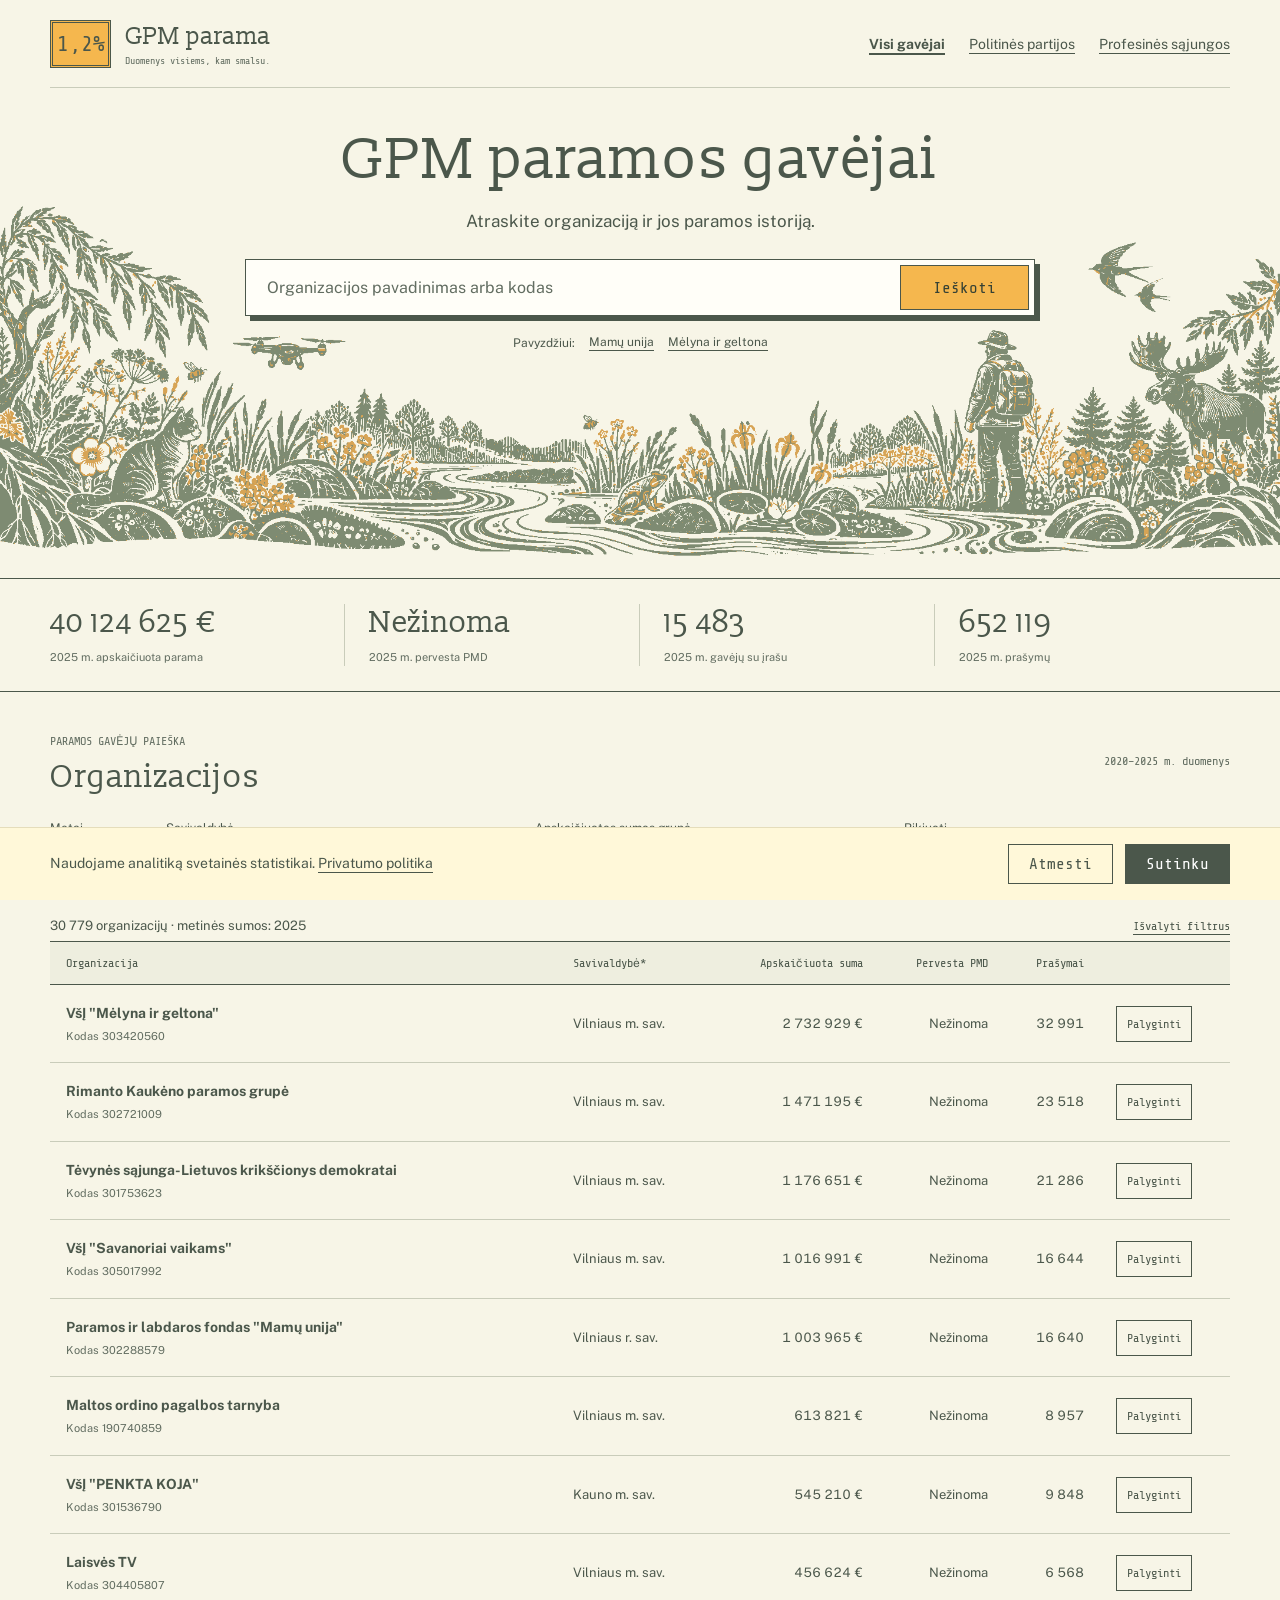
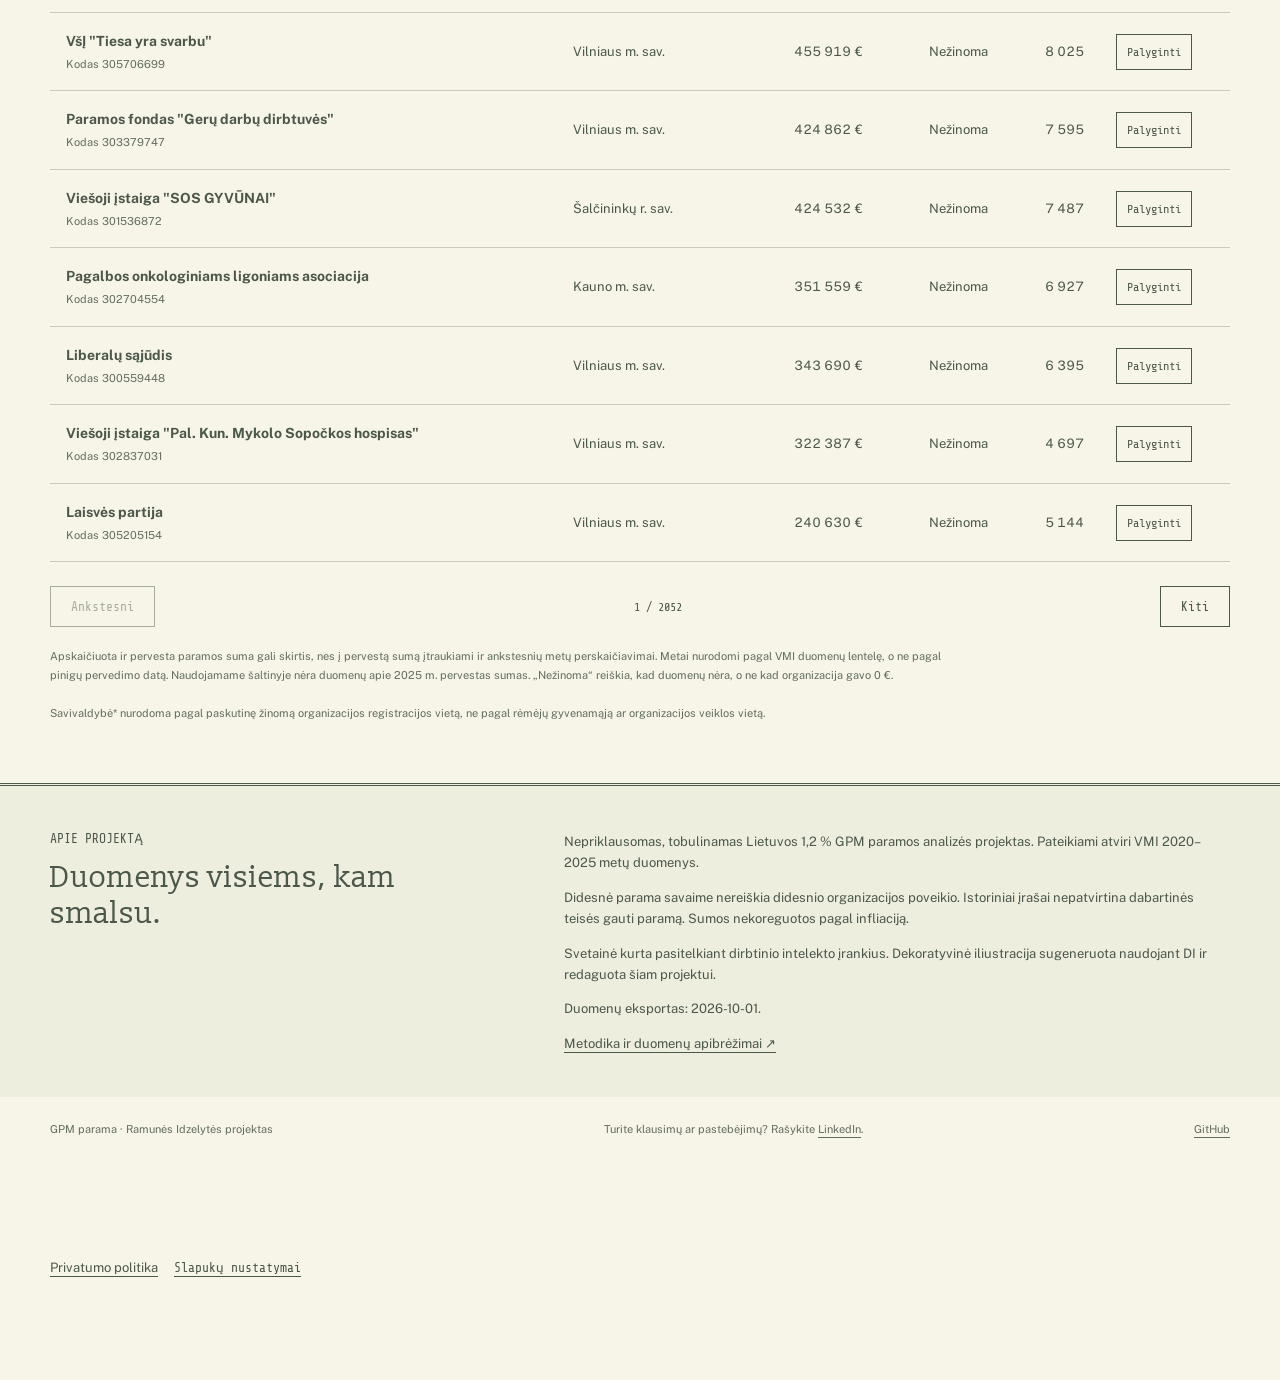
==== index.html @ f0353b2b "Add files via upload" ====
<!doctype html>
<html lang="lt">
<head>
  <meta charset="utf-8"><meta name="viewport" content="width=device-width,initial-scale=1">
  <meta name="description" content="Lietuvos GPM paramos gavėjai: organizacijų paieška, 2020–2025 m. finansavimo istorija ir palyginimas.">
  <title>GPM parama · Organizacijų paieška</title>
  <link rel="stylesheet" href="styles.css?v=consent-2">
  <link rel="preload" href="assets/fonts/publicsans/PublicSans-Regular.ttf" as="font" type="font/ttf" crossorigin>
  <link rel="preload" href="assets/fonts/slabo13px/Slabo13px-Regular.ttf" as="font" type="font/ttf" crossorigin>
  <script defer src="vendor/chart.umd.js"></script><script defer src="app.js?v=recipient-pages-1"></script>
</head>
<body>
<a class="skip" href="#results">Pereiti prie rezultatų</a>
<header class="header wrap">
  <a class="brand" href="#"><span class="brand-mark">1,2%</span><span>GPM parama<small>Duomenys visiems, kam smalsu.</small></span></a>
<nav class="recipient-pages" aria-label="Paramos gavėjų grupės">
  <a href="index.html" aria-current="page">Visi gavėjai</a>
  <a href="politines-partijos.html">Politinės partijos</a>
  <a href="profesines-sajungos.html">Profesinės sąjungos</a>
</nav>
</header>
<main>
<section class="hero" aria-labelledby="hero-title">
  <img class="hero-photo" src="assets/river-linocut-exact.png" alt="" fetchpriority="high" width="2172" height="724">
  <div class="wrap hero-content">
    <h1 id="hero-title">GPM paramos gavėjai</h1>
    <p class="hero-description">Atraskite organizaciją ir jos paramos istoriją.</p>
    <form id="search-form" role="search">
      <label for="search" class="sr-only">Organizacijos pavadinimas arba kodas</label>
      <input id="search" type="search" placeholder="Organizacijos pavadinimas arba kodas" autocomplete="off" maxlength="160" disabled>
      <button type="submit" disabled id="search-button">Ieškoti</button>
    </form>
    <div class="examples"><span>Pavyzdžiui:</span><button data-query="Mamų unija">Mamų unija</button><button data-query="Mėlyna ir geltona">Mėlyna ir geltona</button></div>
  </div>
</section>
<section class="stats-band" aria-label="Pasirinktų metų apžvalga"><div class="wrap stats" id="stats"><p>Įkeliami duomenys…</p></div></section>
<section class="wrap directory" id="results" tabindex="-1">
  <div class="section-heading"><div><p class="eyebrow">PARAMOS GAVĖJŲ PAIEŠKA</p><h2>Organizacijos</h2></div><span class="status-label">2020–2025 m. duomenys</span></div>
  <div class="filters">
    <label>Metai<select id="year" disabled></select></label>
    <label>Savivaldybė<select id="municipality" disabled><option value="">Visos savivaldybės</option></select></label>
    <label>Apskaičiuotos sumos grupė<select id="size" disabled><option value="">Visi dydžiai</option><option value="0">Labai maža: 0–1 000 €</option><option value="1">Maža: &gt;1 000–10 000 €</option><option value="2">Vidutinė: &gt;10 000–50 000 €</option><option value="3">Didelė: &gt;50 000–100 000 €</option><option value="4">Labai didelė: &gt;100 000 €</option></select></label>
    <label>Rikiuoti<select id="sort" disabled><option value="amount">Apskaičiuota: nuo didžiausios</option><option value="transferred">Pervesta: nuo didžiausios</option><option value="name">Pavadinimas: A–Ž</option><option value="requests">Prašymai: nuo didžiausio</option></select></label>
  </div>
  <div class="result-meta"><p id="result-count" role="status" aria-live="polite">Įkeliama…</p><button class="text-button" id="reset">Išvalyti filtrus</button></div>
  <div id="error" role="alert" hidden><p>Nepavyko įkelti duomenų. Patikrinkite ryšį ir bandykite dar kartą.</p><button id="retry">Bandyti dar kartą</button></div>
  <div class="table-scroll"><table class="results-table"><thead><tr><th scope="col">Organizacija</th><th scope="col">Savivaldybė*</th><th scope="col" class="numeric">Apskaičiuota suma</th><th scope="col" class="numeric">Pervesta PMD</th><th scope="col" class="numeric">Prašymai</th><th scope="col"><span class="sr-only">Palyginimas</span></th></tr></thead><tbody id="result-body"></tbody></table></div>
  <div id="empty" class="empty" hidden><h3>Organizacijų nerasta</h3><p>Pabandykite kitą pavadinimą arba išvalykite filtrus.</p></div>
  <div class="pagination"><button id="previous" class="secondary" disabled>Ankstesni</button><span id="page-label"></span><button id="next" class="secondary" disabled>Kiti</button></div>
  <p class="footnote">Apskaičiuota ir pervesta paramos suma gali skirtis, nes į pervestą sumą įtraukiami ir ankstesnių metų perskaičiavimai. Metai nurodomi pagal VMI duomenų lentelę, o ne pagal pinigų pervedimo datą. Naudojamame šaltinyje nėra duomenų apie 2025 m. pervestas sumas. „Nežinoma“ reiškia, kad duomenų nėra, o ne kad organizacija gavo 0 €.</p>
  <p class="footnote">Savivaldybė* nurodoma pagal paskutinę žinomą organizacijos registracijos vietą, ne pagal rėmėjų gyvenamąją ar organizacijos veiklos vietą.</p>
</section>
<section id="detail" class="detail-band" hidden tabindex="-1"><div class="wrap">
  <div class="section-heading"><div><p class="eyebrow" id="detail-kind">ORGANIZACIJOS ISTORIJA</p><h2 id="detail-title"></h2><p id="detail-subtitle"></p></div><button id="close-detail" class="secondary">Uždaryti</button></div>
  <div id="selected-list" class="selected-list"></div>
  <div class="chart-heading"><h3 id="chart-title">Apskaičiuota suma</h3><label>Rodiklis <select id="chart-measure"><option value="1">Apskaičiuota suma</option><option value="3">Pervesta PMD</option></select></label></div>
  <div class="chart-container"><canvas id="history-chart" role="img" aria-label="Metinė organizacijų parama. Tikslios reikšmės pateiktos lentelėje žemiau."></canvas></div>
  <p id="chart-error" hidden>Diagramos įkelti nepavyko. Duomenys pateikti lentelėje.</p>
  <div class="detail-actions"><h3>Metų duomenys</h3><button class="secondary" id="share">Kopijuoti nuorodą</button></div>
  <p id="share-status" role="status"></p>
  <div class="table-scroll"><table id="history-table"><thead><tr><th>Organizacija</th><th>Šaltinio metai</th><th class="numeric">Apskaičiuota suma</th><th class="numeric">Pervesta PMD</th><th class="numeric">Prašymai</th><th class="numeric">Apskaičiuota vienam prašymui</th></tr></thead><tbody></tbody></table></div>
  <p class="footnote">Pervesta PMD pateikiama kaip šaltinyje, įskaitant perskaičiavimus už ankstesnius metus. Tai nėra vien pasirinktų metų prašymams tenkanti suma. Apskaičiuotai sumai taikoma projekto korekcija: teigiama suma su 0 prašymų pakeičiama į 0. Pervestai sumai ši korekcija netaikoma.</p>
  <p class="footnote">„Nėra įrašo“ nėra nulinė parama. Vidurkis vienam prašymui nėra atskiro prašymo suma. Prašymų skaičius nebūtinai sutampa su žmonių skaičiumi.</p>
</div></section>
<section class="about-band" id="about"><div class="wrap about-grid"><div><p class="eyebrow">APIE PROJEKTĄ</p><h2>Duomenys visiems, kam smalsu.</h2></div><div>
  <p>Nepriklausomas, tobulinamas Lietuvos 1,2 % GPM paramos analizės projektas. Pateikiami atviri VMI 2020–2025 metų duomenys.</p>
  <p>Didesnė parama savaime nereiškia didesnio organizacijos poveikio. Istoriniai įrašai nepatvirtina dabartinės teisės gauti paramą. Sumos nekoreguotos pagal infliaciją.</p>
  <p>Svetainė kurta pasitelkiant dirbtinio intelekto įrankius. Dekoratyvinė iliustracija sugeneruota naudojant DI ir redaguota šiam projektui.</p>
  <p id="data-date"></p><a href="https://github.com/Ramuneid/lithuania-gpm-support-analysis/blob/main/METHODOLOGY.md" target="_blank" rel="noopener">Metodika ir duomenų apibrėžimai ↗</a>
</div></div></section>
</main>
<aside id="compare-tray" class="compare-tray" hidden aria-label="Pasirinktos organizacijos"><div class="wrap"><span id="tray-label"></span><div><button id="clear-compare" class="text-button">Išvalyti</button><button id="open-compare">Palyginti</button></div></div></aside>
<div class="sr-only" id="notice" role="status" aria-live="polite"></div>
<footer class="wrap footer"><span>GPM parama · Ramunės Idzelytės projektas</span><span>Turite klausimų ar pastebėjimų? Rašykite <a href="https://www.linkedin.com/in/idzelyte" target="_blank" rel="noopener noreferrer">LinkedIn</a>.</span><a href="https://github.com/Ramuneid/lithuania-gpm-support-analysis">GitHub</a></footer>
<noscript><p class="wrap">Paieškai reikalingas JavaScript. Analizės užrašinės prieinamos projekto GitHub saugykloje.</p></noscript>
<div class="wrap privacy-links"><a href="privatumo-politika.html">Privatumo politika</a><button type="button" class="text-button" data-consent-settings hidden>Slapukų nustatymai</button></div>
<script defer src="consent.js?v=1"></script>
</body></html>
---- styles.css ----
@font-face{font-family:"Public Sans";src:url("assets/fonts/publicsans/PublicSans-Regular.ttf") format("truetype");font-weight:400;font-style:normal;font-display:swap}
@font-face{font-family:"Public Sans";src:url("assets/fonts/publicsans/PublicSans-Bold.ttf") format("truetype");font-weight:600 900;font-style:normal;font-display:swap}
@font-face{font-family:"Slabo 13px";src:url("assets/fonts/slabo13px/Slabo13px-Regular.ttf") format("truetype");font-weight:400;font-style:normal;font-display:swap}
@font-face{font-family:"Share Tech Mono";src:url("assets/fonts/sharetechmono/ShareTechMono-Regular.ttf") format("truetype");font-weight:400;font-style:normal;font-display:swap}

:root{
  --ink:#4B574B;--teal:#4B574B;--honey:#E48C35;--gold:#F5B74E;
  --muted:#626D61;--line:#c9ccba;--paper:#F7F5E7;--wash:#eeeedf;
  --focus:#8C491F;--white:#fffef8;--mono:"Share Tech Mono","Public Sans",monospace;
  font-family:"Public Sans",Arial,sans-serif;color:var(--ink);background:var(--paper);
}
*{box-sizing:border-box;letter-spacing:0}
body{margin:0;padding-bottom:var(--consent-height,0px)}
.privacy-links{display:flex;flex-wrap:wrap;align-items:center;gap:16px;padding-block:12px 24px;font-size:13px}
.privacy-content{max-width:800px;padding-block:40px}
.privacy-content h1{font-size:40px}
.privacy-content h2{font-size:26px;margin-top:32px}
.consent-banner{position:fixed;bottom:0;left:0;right:0;z-index:100;background:#FFF8D9;border-top:1px solid #E5DDBB}
.consent-banner[hidden]{display:none}
.consent-inner{display:flex;align-items:center;justify-content:space-between;gap:24px;padding-block:16px}
.consent-inner p{margin:0;font-size:14px}
.consent-actions{display:flex;gap:12px;flex-shrink:0}
.consent-actions button{background:transparent;color:var(--ink);padding:10px 20px}
.consent-actions button:hover{background:#F5EBC1}
.consent-actions button[data-choice="accepted"]{background:var(--ink);color:#fff}
.consent-actions button[data-choice="accepted"]:hover{background:#364236}
body .compare-tray{bottom:var(--consent-height,0px)}
@media(max-width:760px){.consent-inner{flex-direction:column;align-items:stretch;gap:12px}.consent-actions button{flex:1}}
a{color:inherit;text-underline-offset:4px;text-decoration-thickness:1px}
button,input,select{font:inherit;border-radius:0}
button,a,input,select{touch-action:manipulation}
button{cursor:pointer;border:1px solid var(--ink);padding:12px 20px;background:var(--ink);color:white;font-family:var(--mono);font-weight:400;transition:background .15s,color .15s}
button:hover{background:#364236}
button:disabled{opacity:.45;cursor:default}
button:focus-visible,a:focus-visible,input:focus-visible,select:focus-visible{outline:3px solid var(--focus);outline-offset:4px}
input,select{min-width:0}
h1,h2,h3,p{margin-top:0}
h1,h2,h3{font-family:"Slabo 13px",Georgia,serif;font-weight:400;overflow-wrap:break-word}
h2{font-size:32px;line-height:1.2}
h3{font-size:22px}
p{line-height:1.65}
.wrap{width:min(1180px,calc(100% - 64px));margin-inline:auto}
.header{display:flex;align-items:center;justify-content:space-between;gap:24px;min-height:88px;border-bottom:1px solid var(--line)}
.brand{text-decoration:none;font-family:"Slabo 13px",Georgia,serif;font-size:24px;display:flex;align-items:center;gap:14px;flex-shrink:0}
.brand-mark{display:grid;place-items:center;width:61px;height:48px;border:3px double var(--ink);background:var(--gold);font:22px var(--mono)}
.brand small{display:block;font:10px var(--mono);margin-top:4px;color:var(--muted)}
.recipient-pages{display:flex;flex-wrap:wrap;justify-content:flex-end;gap:12px 24px;padding-block:16px;font-size:14px;margin-left:auto}
.recipient-pages a{white-space:nowrap}
.recipient-pages [aria-current="page"]{font-weight:700;text-decoration-thickness:2px}
.hero{position:relative;isolation:isolate;min-height:490px;display:flex;align-items:flex-start;overflow:hidden;background:var(--paper)}
.hero-photo{position:absolute;inset:auto 0 0;width:100%;height:auto;object-fit:contain;object-position:center bottom;z-index:-1}
.hero-content{text-align:center;padding-block:40px 190px}
.eyebrow{font:12px var(--mono);margin-bottom:14px}
.hero-edition{display:inline-block;padding:6px 10px;border-block:1px solid var(--ink);margin-bottom:20px}
.hero h1{font-size:58px;line-height:1.12;margin:0 auto 14px;max-width:900px}
.hero-description{font-size:17px;margin-bottom:24px}
.hero form{display:flex;max-width:790px;margin-inline:auto;background:var(--white);border:1px solid var(--ink);box-shadow:5px 5px 0 var(--ink);padding:5px;gap:6px}
.hero input{flex:1;width:0;background:transparent;border:0;color:var(--ink);padding:13px 16px;font-size:16px}
.hero input::placeholder{color:var(--muted);opacity:1}
.hero form button{background:var(--gold);color:#354134;border:1px solid var(--ink);padding-inline:32px;font-size:16px}
.hero form button:hover{background:var(--honey)}
.examples{display:flex;justify-content:center;gap:14px;align-items:center;flex-wrap:wrap;margin-top:18px;font-size:12px}
.examples button{border:0;border-bottom:1px solid var(--ink);background:transparent;padding:1px 0;color:var(--ink);font-family:inherit;font-size:12px}
.examples button:hover{box-shadow:0 3px 0 var(--gold)}
.stats-band{border-block:1px solid var(--ink)}
.stats{display:grid;grid-template-columns:repeat(4,minmax(0,1fr));padding-block:25px}
.stat{display:flex;flex-direction:column;gap:8px;padding-inline:24px;border-right:1px solid var(--line);min-width:0}
.stat:first-child{padding-left:0}
.stat:last-child{border-right:0}
.stat-value{font:30px "Slabo 13px",Georgia,serif;font-variant-numeric:tabular-nums;overflow-wrap:anywhere}
.stat-label{font-size:11px;color:var(--muted);line-height:1.5}
.directory{padding-block:42px 50px}
.section-heading{display:flex;justify-content:space-between;align-items:start;gap:20px;margin-bottom:25px}
.section-heading h2{margin-bottom:0}
.section-heading .eyebrow{margin-bottom:10px;color:var(--muted)}
.status-label{font:12px var(--mono);color:var(--muted);padding-top:20px}
.filters{display:grid;grid-template-columns:100px 1.3fr 1.3fr 1.2fr;gap:16px;padding-bottom:24px}
.filters label{font-size:12px;display:flex;flex-direction:column;gap:8px}
.filters select,.chart-heading select{background:var(--white);color:var(--ink);border:1px solid #9aA28f;height:44px;padding:0 10px;width:100%}
.result-meta{display:flex;align-items:center;justify-content:space-between;font-size:13px;gap:15px}
.result-meta p{margin:0}
.text-button{background:transparent;border:0;color:var(--ink);padding:8px 0;text-decoration:underline;text-underline-offset:4px}
.text-button:hover{background:transparent;color:var(--focus)}
.result-meta button{font-size:12px}
.table-scroll{overflow-x:auto;position:relative}
table{border-collapse:collapse;width:100%;font-size:13px;text-align:left}
th{background:var(--wash);border-block:1px solid var(--ink);font:12px var(--mono);padding:14px 16px;white-space:nowrap}
td{border-bottom:1px solid var(--line);padding:18px 16px;line-height:1.5}
td.numeric,th.numeric{text-align:right;font-variant-numeric:tabular-nums;white-space:nowrap}
.results-table th:first-child{width:43%}
.results-table tbody tr:hover{background:#f0ecd8}
.organization-link{text-decoration:none;font-weight:700;font-size:14px}
.organization-link:hover{text-decoration:underline}
td small{display:block;font-size:11px;color:var(--muted);margin-top:4px}
.compare-button{background:transparent;border:1px solid var(--ink);color:var(--ink);font-size:12px;padding:8px 10px;white-space:nowrap}
.compare-button:hover{background:var(--gold);color:var(--ink)}
.compare-button[aria-pressed=true]{background:var(--ink);color:white}
.secondary{background:transparent;color:var(--ink);border:1px solid var(--ink);font-size:13px}
.secondary:hover{background:var(--wash)}
.pagination{display:flex;align-items:center;justify-content:space-between;margin-top:24px;gap:10px;font:12px var(--mono)}
.footnote{font-size:11px;color:var(--muted);margin-top:20px;max-width:920px}
.empty{padding:48px 0;text-align:center}
.about-band{border-top:3px double var(--ink);background:var(--wash);padding-block:45px}
.about-grid{display:grid;grid-template-columns:1fr 1.5fr;gap:70px}
.about-grid h2{font-size:30px;max-width:350px}
.about-grid p,.about-grid a{font-size:13px}
.detail-band{border-top:3px double var(--ink);padding-block:45px;background:var(--paper)}
.detail-band h2{max-width:840px;overflow-wrap:anywhere}
.detail-band .section-heading p:not(.eyebrow){font-size:12px;color:var(--muted);margin-top:12px}
.chart-heading,.detail-actions{display:flex;justify-content:space-between;gap:15px;align-items:center;flex-wrap:wrap}
.chart-heading{margin-top:25px}
.chart-heading label{display:flex;align-items:center;gap:10px;font-size:13px}
.chart-heading select{width:auto;max-width:100%}
.chart-container{height:330px;margin:15px 0 30px}
.selected-list{display:flex;gap:10px;flex-wrap:wrap}
.selected-list span{border-bottom:3px solid var(--ink);padding:6px 0;font-size:12px;margin-right:14px}
.detail-actions h3{margin:0}
#share-status{font-size:12px}
#detail,#results,#about{scroll-margin-top:18px}
.compare-tray{position:fixed;bottom:0;left:0;right:0;background:var(--paper);border-top:3px double var(--ink);z-index:5}
.compare-tray>.wrap{display:flex;justify-content:space-between;align-items:center;gap:15px;padding-block:12px;font-size:13px}
.compare-tray .wrap>div{display:flex;gap:24px;align-items:center}
.footer{display:flex;gap:20px;flex-wrap:wrap;padding-block:26px 105px;font-size:11px;color:var(--muted)}
.footer span{margin-right:auto}
#error{background:#f7e3ca;padding:24px;border-left:3px solid var(--focus)}
[hidden]{display:none!important}
.sr-only{position:absolute;left:0;top:0;width:1px;height:1px;overflow:hidden;clip:rect(0,0,0,0);clip-path:inset(50%);white-space:nowrap}
.skip{position:absolute;top:-100px;z-index:10;background:var(--paper);padding:12px}
.skip:focus{top:5px}
@media(min-width:1600px){.hero{min-height:510px}}
@media(max-width:760px){
  .wrap{width:calc(100% - 36px)}
  .header{min-height:76px;gap:12px;flex-wrap:wrap;padding-block:16px}
  .brand{font-size:21px;gap:10px}
  .brand-mark{width:54px;height:42px;font-size:19px}
  .recipient-pages{width:100%;padding-block:4px;gap:12px 18px;font-size:12px}
  .hero{min-height:480px}
  .hero-content{padding-block:30px calc(33.333vw + 10px)}
  .hero h1{font-size:39px;max-width:380px}
  .hero-description{font-size:15px;max-width:330px;margin:0 auto 22px}
  .hero-edition{font-size:11px;margin-bottom:18px}
  .hero-photo{top:auto;height:auto;aspect-ratio:3/1;object-fit:contain;object-position:center bottom}
  .hero input{font-size:14px;padding:12px 7px}
  .hero form button{padding:12px;font-size:14px}
  .examples{gap:8px 12px;font-size:11px}
  .examples span{flex-basis:100%}
  .examples button{font-size:11px}
  .stats{grid-template-columns:repeat(2,minmax(0,1fr));padding-block:8px}
  .stat,.stat:first-child{padding:16px 12px}
  .stat:nth-child(2){border-right:0}
  .stat:nth-child(-n+2){border-bottom:1px solid var(--line)}
  .stat-value{font-size:23px}
  .stat-label{font-size:10px}
  .directory{padding-block:30px}
  .section-heading{margin-bottom:20px}
  h2{font-size:28px}
  .status-label{font-size:10px;max-width:110px;text-align:right}
  .filters{grid-template-columns:1fr 1fr;gap:12px}
  .filters select{font-size:12px}
  td,th{padding:12px 9px}
  .results-table{display:block}
  .results-table thead{position:absolute;width:1px;height:1px;overflow:hidden;clip-path:inset(50%)}
  .results-table tbody{display:block}
  .results-table tr{display:grid;grid-template-columns:1fr 1fr auto;gap:10px 12px;padding:20px 0;border-bottom:1px solid var(--line)}
  .results-table td{display:block;border:0;padding:0;text-align:left;min-width:0}
  .results-table td:first-child{grid-column:1/-1;overflow-wrap:anywhere}
  .results-table td:nth-child(2){grid-column:1/-1;color:var(--muted);font-size:11px}
  .results-table td:nth-child(3)::before{content:'Apskaičiuota';display:block;font:11px var(--mono);margin-bottom:4px}
  .results-table td:nth-child(4)::before{content:'Pervesta PMD';display:block;font:11px var(--mono);margin-bottom:4px}
  .results-table td:nth-child(5)::before{content:'Prašymai';display:block;font:11px var(--mono);margin-bottom:4px}
  .results-table td:last-child{grid-column:1/-1}
  .results-table .numeric{font-size:12px}
  .organization-link{font-size:14px}
  .about-grid{grid-template-columns:1fr;gap:14px}
  .about-grid h2{max-width:none}
  .about-band{padding-block:32px}
  .detail-band{padding-block:30px}
  .chart-container{height:290px}
  .detail-band .section-heading{flex-direction:column}
  .compare-tray>.wrap{font-size:11px}
  .compare-tray button{font-size:12px;padding:10px}
  .compare-tray .wrap>div{gap:10px}
  .footer{gap:15px}
  .footer span{width:100%}
  .detail-actions{align-items:start}
}
@media(prefers-reduced-motion:reduce){*{scroll-behavior:auto!important;transition:none!important}}
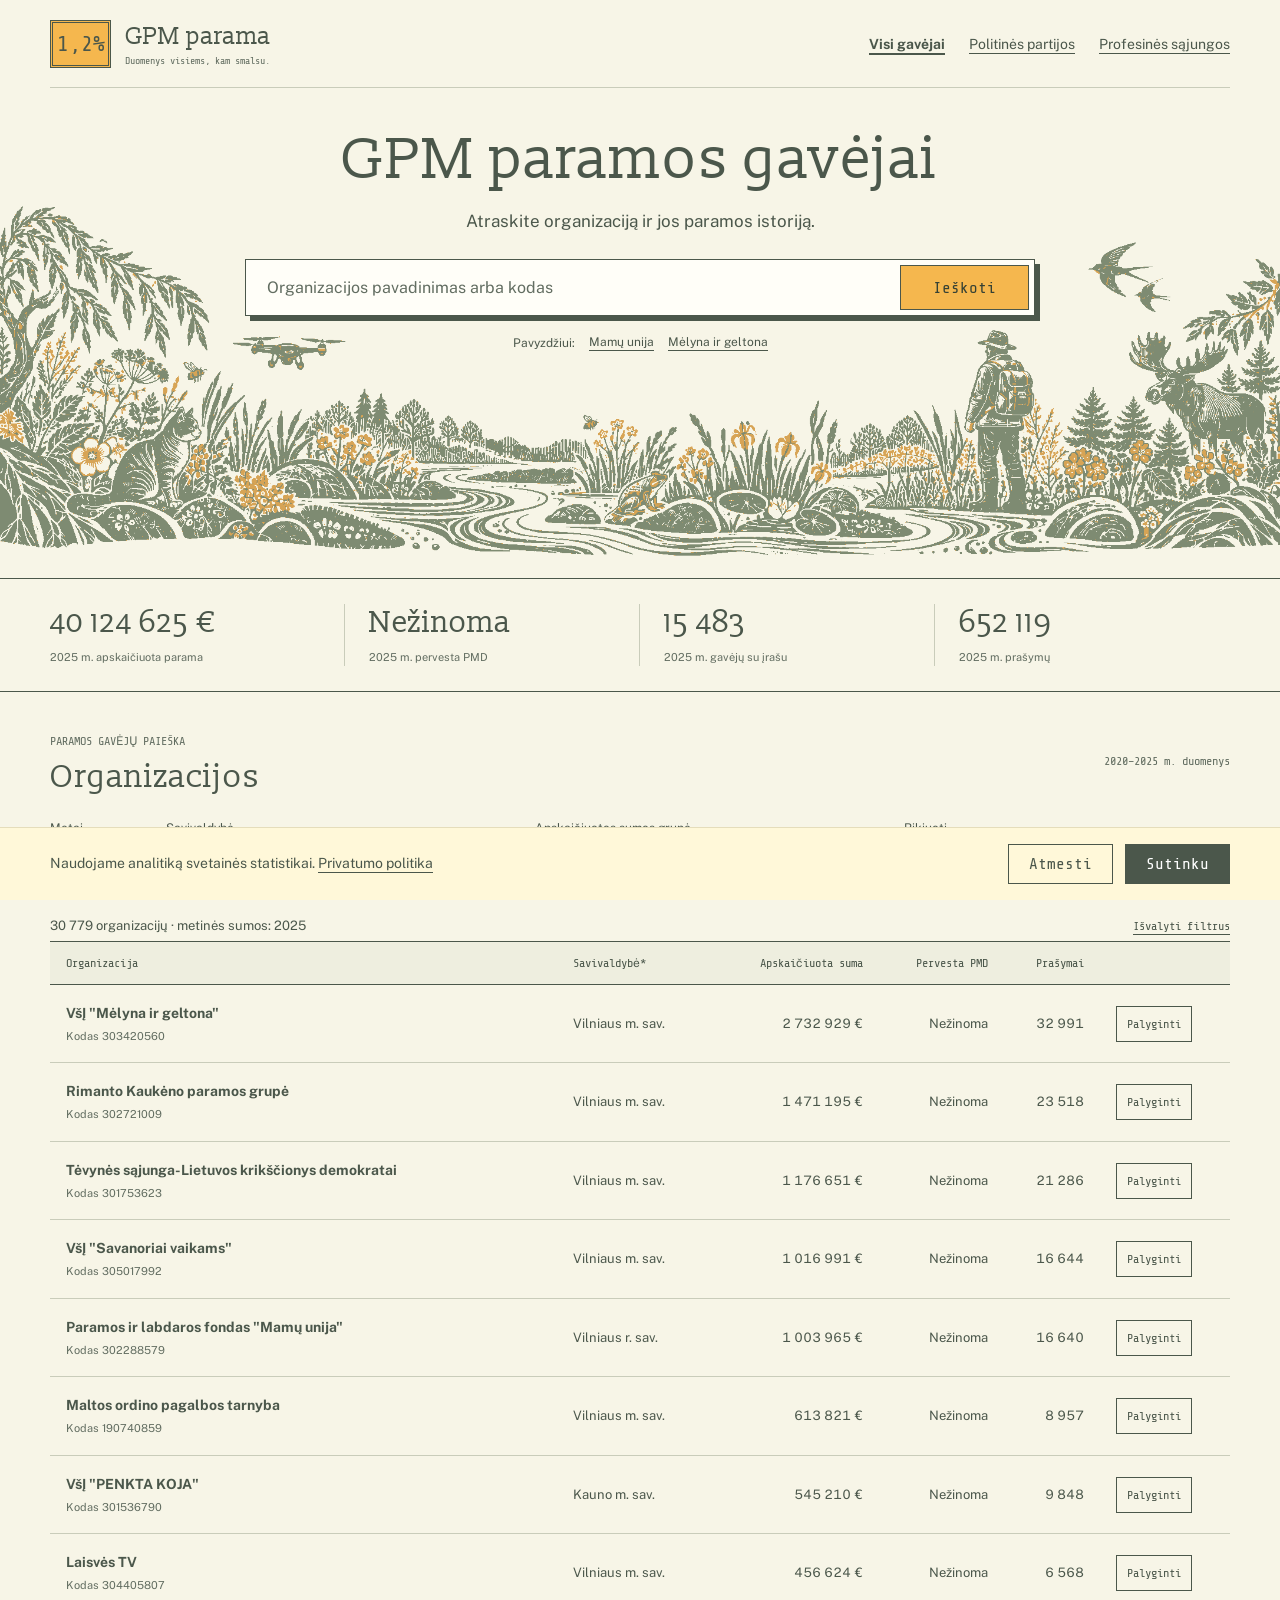
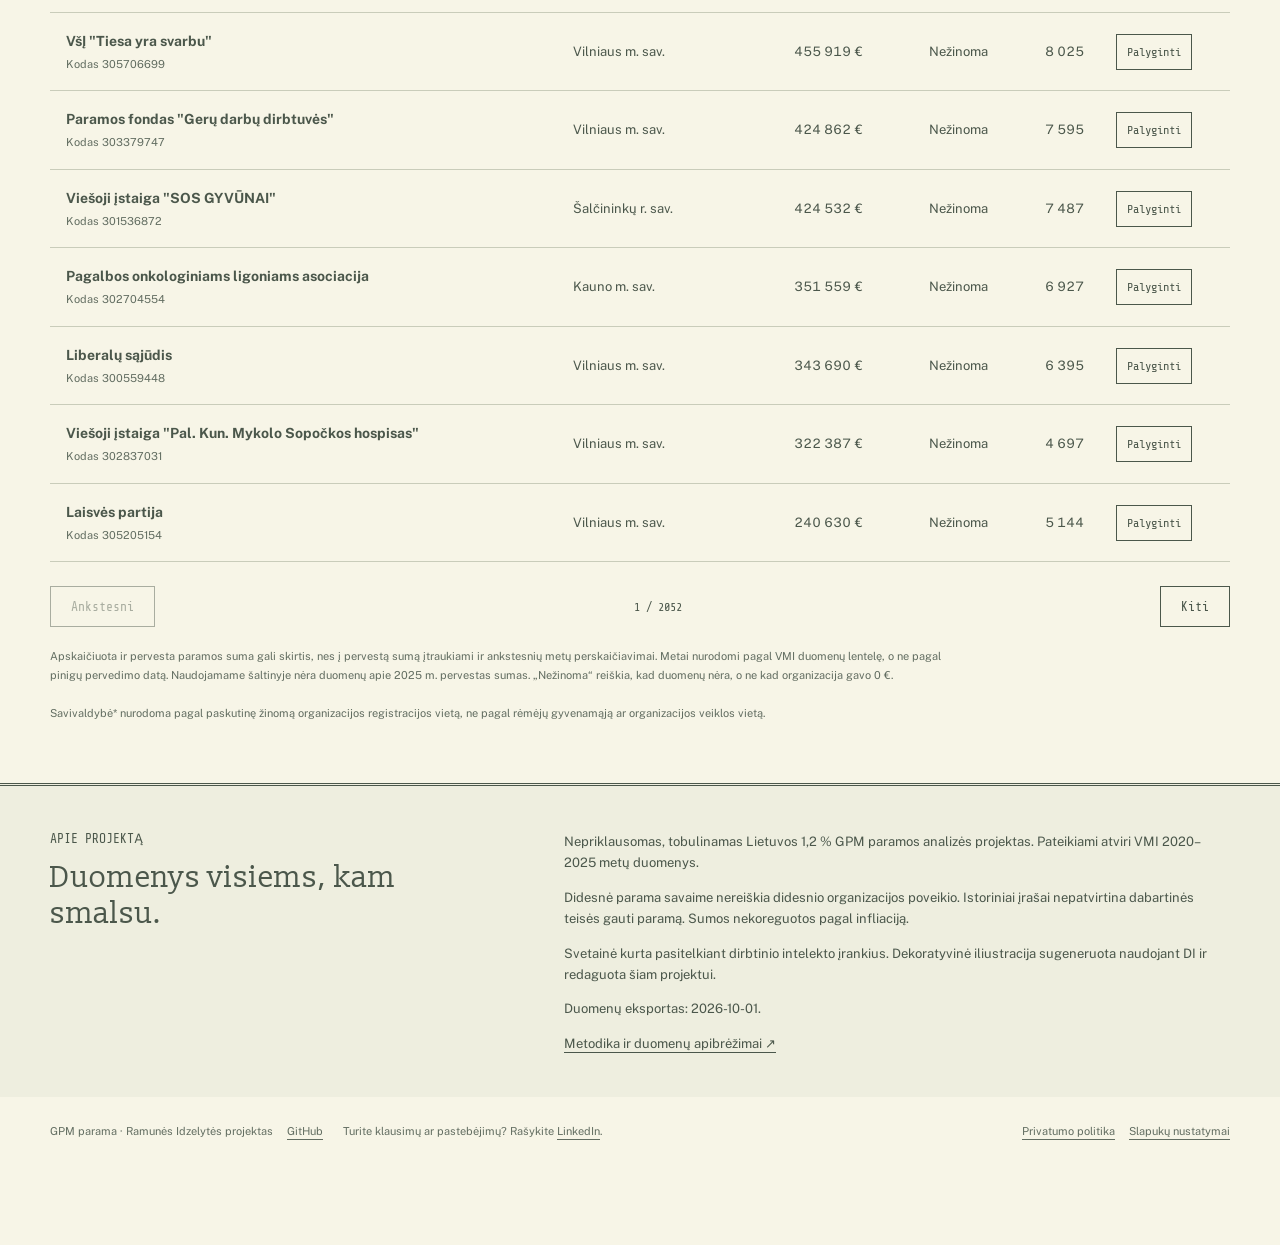
==== commit 803be53c: "Update footer layout" ====
--- a/index.html
+++ b/index.html
@@ -4,7 +4,7 @@
   <meta charset="utf-8"><meta name="viewport" content="width=device-width,initial-scale=1">
   <meta name="description" content="Lietuvos GPM paramos gavėjai: organizacijų paieška, 2020–2025 m. finansavimo istorija ir palyginimas.">
   <title>GPM parama · Organizacijų paieška</title>
-  <link rel="stylesheet" href="styles.css?v=consent-2">
+  <link rel="stylesheet" href="styles.css?v=footer-3">
   <link rel="preload" href="assets/fonts/publicsans/PublicSans-Regular.ttf" as="font" type="font/ttf" crossorigin>
   <link rel="preload" href="assets/fonts/slabo13px/Slabo13px-Regular.ttf" as="font" type="font/ttf" crossorigin>
   <script defer src="vendor/chart.umd.js"></script><script defer src="app.js?v=recipient-pages-1"></script>
@@ -71,8 +71,11 @@
 </main>
 <aside id="compare-tray" class="compare-tray" hidden aria-label="Pasirinktos organizacijos"><div class="wrap"><span id="tray-label"></span><div><button id="clear-compare" class="text-button">Išvalyti</button><button id="open-compare">Palyginti</button></div></div></aside>
 <div class="sr-only" id="notice" role="status" aria-live="polite"></div>
-<footer class="wrap footer"><span>GPM parama · Ramunės Idzelytės projektas</span><span>Turite klausimų ar pastebėjimų? Rašykite <a href="https://www.linkedin.com/in/idzelyte" target="_blank" rel="noopener noreferrer">LinkedIn</a>.</span><a href="https://github.com/Ramuneid/lithuania-gpm-support-analysis">GitHub</a></footer>
+<footer class="wrap footer">
+  <div class="footer-project"><span>GPM parama · Ramunės Idzelytės projektas</span><a href="https://github.com/Ramuneid/lithuania-gpm-support-analysis">GitHub</a></div>
+  <div class="footer-contact">Turite klausimų ar pastebėjimų? Rašykite <a href="https://www.linkedin.com/in/idzelyte" target="_blank" rel="noopener noreferrer">LinkedIn</a>.</div>
+  <div class="footer-privacy"><a href="privatumo-politika.html">Privatumo politika</a><button type="button" class="text-button" data-consent-settings hidden>Slapukų nustatymai</button></div>
+</footer>
 <noscript><p class="wrap">Paieškai reikalingas JavaScript. Analizės užrašinės prieinamos projekto GitHub saugykloje.</p></noscript>
-<div class="wrap privacy-links"><a href="privatumo-politika.html">Privatumo politika</a><button type="button" class="text-button" data-consent-settings hidden>Slapukų nustatymai</button></div>
 <script defer src="consent.js?v=1"></script>
 </body></html>
--- a/styles.css
+++ b/styles.css
@@ -11,7 +11,6 @@
 }
 *{box-sizing:border-box;letter-spacing:0}
 body{margin:0;padding-bottom:var(--consent-height,0px)}
-.privacy-links{display:flex;flex-wrap:wrap;align-items:center;gap:16px;padding-block:12px 24px;font-size:13px}
 .privacy-content{max-width:800px;padding-block:40px}
 .privacy-content h1{font-size:40px}
 .privacy-content h2{font-size:26px;margin-top:32px}
@@ -120,8 +119,12 @@
 .compare-tray{position:fixed;bottom:0;left:0;right:0;background:var(--paper);border-top:3px double var(--ink);z-index:5}
 .compare-tray>.wrap{display:flex;justify-content:space-between;align-items:center;gap:15px;padding-block:12px;font-size:13px}
 .compare-tray .wrap>div{display:flex;gap:24px;align-items:center}
-.footer{display:flex;gap:20px;flex-wrap:wrap;padding-block:26px 105px;font-size:11px;color:var(--muted)}
-.footer span{margin-right:auto}
+.footer{display:flex;align-items:center;justify-content:space-between;gap:20px;padding-block:26px 32px;font-size:11px;line-height:1.6;color:var(--muted)}
+.footer-project,.footer-privacy{display:flex;align-items:center;gap:14px;flex-shrink:0}
+.footer-contact{min-width:0}
+.footer-privacy{margin-left:auto}
+.footer .text-button{font:inherit;padding:0;color:inherit}
+@media(max-width:1100px){.footer{flex-wrap:wrap}.footer-project,.footer-privacy{flex-wrap:wrap;flex-shrink:1}}
 #error{background:#f7e3ca;padding:24px;border-left:3px solid var(--focus)}
 [hidden]{display:none!important}
 .sr-only{position:absolute;left:0;top:0;width:1px;height:1px;overflow:hidden;clip:rect(0,0,0,0);clip-path:inset(50%);white-space:nowrap}
@@ -181,7 +184,7 @@
   .compare-tray button{font-size:12px;padding:10px}
   .compare-tray .wrap>div{gap:10px}
   .footer{gap:15px}
-  .footer span{width:100%}
+  .footer-project,.footer-contact{width:100%}
   .detail-actions{align-items:start}
 }
 @media(prefers-reduced-motion:reduce){*{scroll-behavior:auto!important;transition:none!important}}
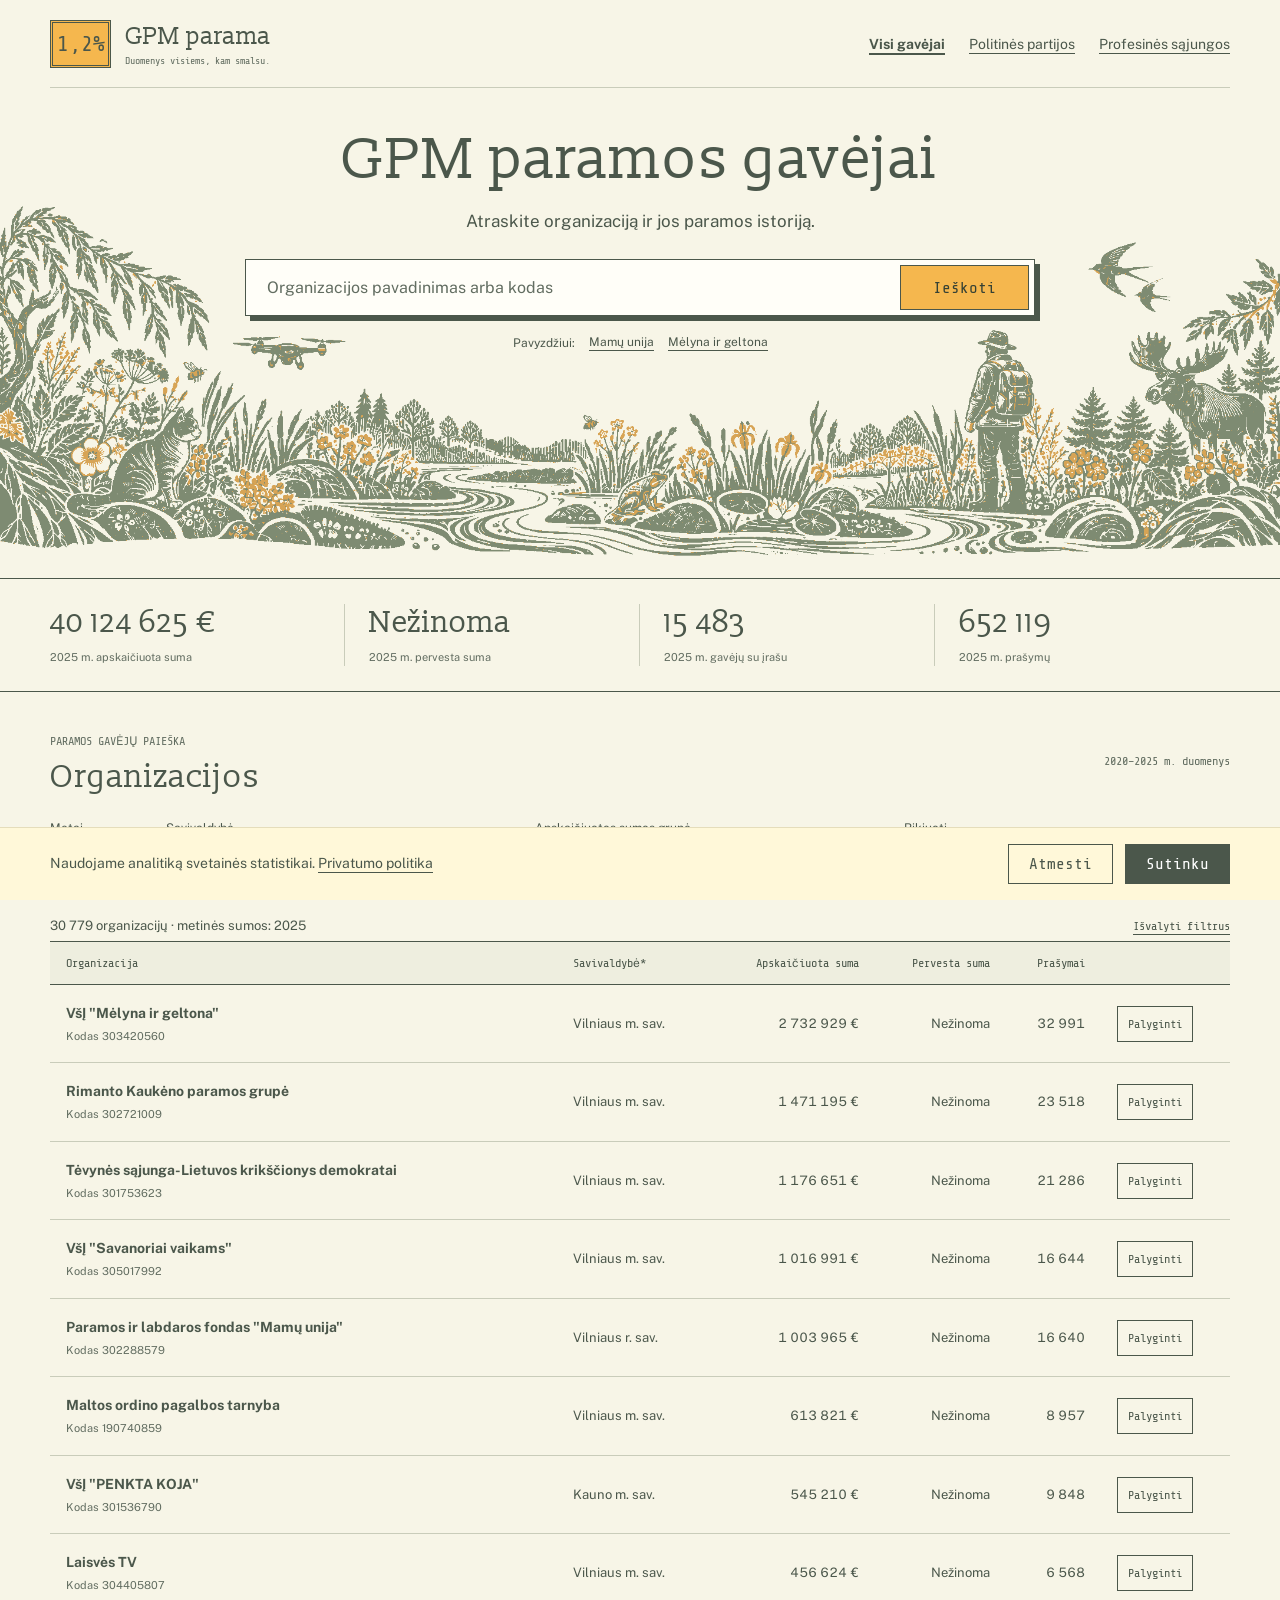
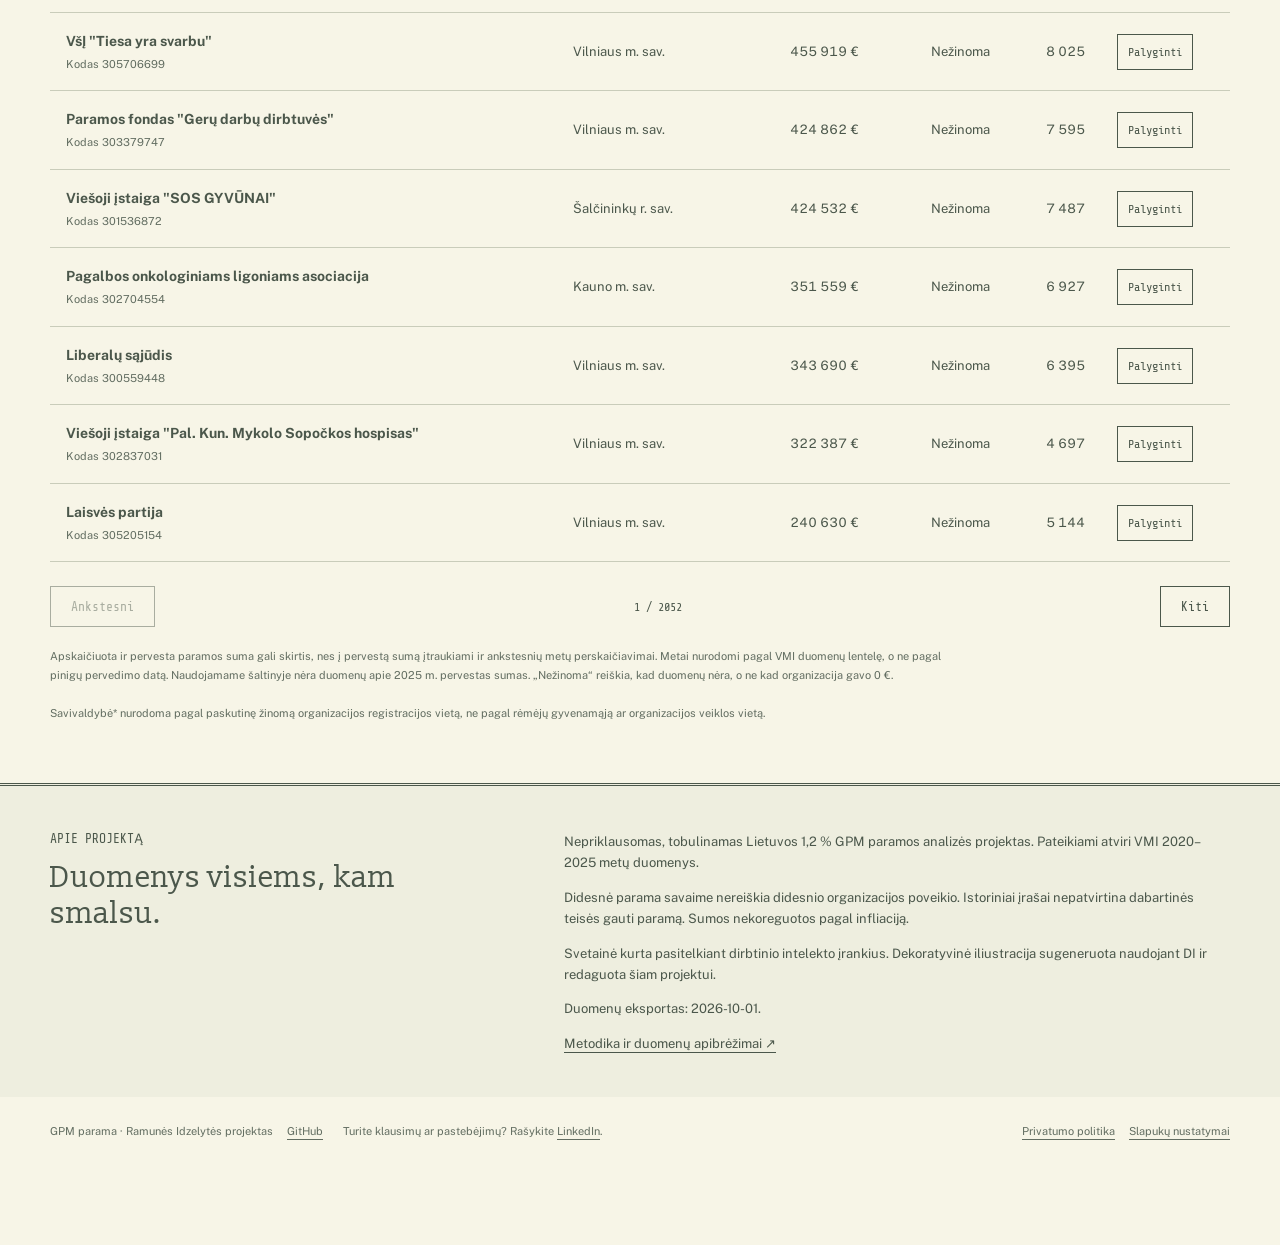
==== commit 42e91e67: "Ranamed "Pervesta PMD" to "Pervesta suma"" ====
--- a/index.html
+++ b/index.html
@@ -4,10 +4,10 @@
   <meta charset="utf-8"><meta name="viewport" content="width=device-width,initial-scale=1">
   <meta name="description" content="Lietuvos GPM paramos gavėjai: organizacijų paieška, 2020–2025 m. finansavimo istorija ir palyginimas.">
   <title>GPM parama · Organizacijų paieška</title>
-  <link rel="stylesheet" href="styles.css?v=footer-3">
+  <link rel="stylesheet" href="styles.css?v=amount-labels-1">
   <link rel="preload" href="assets/fonts/publicsans/PublicSans-Regular.ttf" as="font" type="font/ttf" crossorigin>
   <link rel="preload" href="assets/fonts/slabo13px/Slabo13px-Regular.ttf" as="font" type="font/ttf" crossorigin>
-  <script defer src="vendor/chart.umd.js"></script><script defer src="app.js?v=recipient-pages-1"></script>
+  <script defer src="vendor/chart.umd.js"></script><script defer src="app.js?v=amount-labels-1"></script>
 </head>
 <body>
 <a class="skip" href="#results">Pereiti prie rezultatų</a>
@@ -40,11 +40,11 @@
     <label>Metai<select id="year" disabled></select></label>
     <label>Savivaldybė<select id="municipality" disabled><option value="">Visos savivaldybės</option></select></label>
     <label>Apskaičiuotos sumos grupė<select id="size" disabled><option value="">Visi dydžiai</option><option value="0">Labai maža: 0–1 000 €</option><option value="1">Maža: &gt;1 000–10 000 €</option><option value="2">Vidutinė: &gt;10 000–50 000 €</option><option value="3">Didelė: &gt;50 000–100 000 €</option><option value="4">Labai didelė: &gt;100 000 €</option></select></label>
-    <label>Rikiuoti<select id="sort" disabled><option value="amount">Apskaičiuota: nuo didžiausios</option><option value="transferred">Pervesta: nuo didžiausios</option><option value="name">Pavadinimas: A–Ž</option><option value="requests">Prašymai: nuo didžiausio</option></select></label>
+    <label>Rikiuoti<select id="sort" disabled><option value="amount">Apskaičiuota suma: nuo didžiausios</option><option value="transferred">Pervesta suma: nuo didžiausios</option><option value="name">Pavadinimas: A–Ž</option><option value="requests">Prašymai: nuo didžiausio</option></select></label>
   </div>
   <div class="result-meta"><p id="result-count" role="status" aria-live="polite">Įkeliama…</p><button class="text-button" id="reset">Išvalyti filtrus</button></div>
   <div id="error" role="alert" hidden><p>Nepavyko įkelti duomenų. Patikrinkite ryšį ir bandykite dar kartą.</p><button id="retry">Bandyti dar kartą</button></div>
-  <div class="table-scroll"><table class="results-table"><thead><tr><th scope="col">Organizacija</th><th scope="col">Savivaldybė*</th><th scope="col" class="numeric">Apskaičiuota suma</th><th scope="col" class="numeric">Pervesta PMD</th><th scope="col" class="numeric">Prašymai</th><th scope="col"><span class="sr-only">Palyginimas</span></th></tr></thead><tbody id="result-body"></tbody></table></div>
+  <div class="table-scroll"><table class="results-table"><thead><tr><th scope="col">Organizacija</th><th scope="col">Savivaldybė*</th><th scope="col" class="numeric">Apskaičiuota suma</th><th scope="col" class="numeric">Pervesta suma</th><th scope="col" class="numeric">Prašymai</th><th scope="col"><span class="sr-only">Palyginimas</span></th></tr></thead><tbody id="result-body"></tbody></table></div>
   <div id="empty" class="empty" hidden><h3>Organizacijų nerasta</h3><p>Pabandykite kitą pavadinimą arba išvalykite filtrus.</p></div>
   <div class="pagination"><button id="previous" class="secondary" disabled>Ankstesni</button><span id="page-label"></span><button id="next" class="secondary" disabled>Kiti</button></div>
   <p class="footnote">Apskaičiuota ir pervesta paramos suma gali skirtis, nes į pervestą sumą įtraukiami ir ankstesnių metų perskaičiavimai. Metai nurodomi pagal VMI duomenų lentelę, o ne pagal pinigų pervedimo datą. Naudojamame šaltinyje nėra duomenų apie 2025 m. pervestas sumas. „Nežinoma“ reiškia, kad duomenų nėra, o ne kad organizacija gavo 0 €.</p>
@@ -53,13 +53,13 @@
 <section id="detail" class="detail-band" hidden tabindex="-1"><div class="wrap">
   <div class="section-heading"><div><p class="eyebrow" id="detail-kind">ORGANIZACIJOS ISTORIJA</p><h2 id="detail-title"></h2><p id="detail-subtitle"></p></div><button id="close-detail" class="secondary">Uždaryti</button></div>
   <div id="selected-list" class="selected-list"></div>
-  <div class="chart-heading"><h3 id="chart-title">Apskaičiuota suma</h3><label>Rodiklis <select id="chart-measure"><option value="1">Apskaičiuota suma</option><option value="3">Pervesta PMD</option></select></label></div>
+  <div class="chart-heading"><h3 id="chart-title">Apskaičiuota suma</h3><label>Rodiklis <select id="chart-measure"><option value="1">Apskaičiuota suma</option><option value="3">Pervesta suma</option></select></label></div>
   <div class="chart-container"><canvas id="history-chart" role="img" aria-label="Metinė organizacijų parama. Tikslios reikšmės pateiktos lentelėje žemiau."></canvas></div>
   <p id="chart-error" hidden>Diagramos įkelti nepavyko. Duomenys pateikti lentelėje.</p>
   <div class="detail-actions"><h3>Metų duomenys</h3><button class="secondary" id="share">Kopijuoti nuorodą</button></div>
   <p id="share-status" role="status"></p>
-  <div class="table-scroll"><table id="history-table"><thead><tr><th>Organizacija</th><th>Šaltinio metai</th><th class="numeric">Apskaičiuota suma</th><th class="numeric">Pervesta PMD</th><th class="numeric">Prašymai</th><th class="numeric">Apskaičiuota vienam prašymui</th></tr></thead><tbody></tbody></table></div>
-  <p class="footnote">Pervesta PMD pateikiama kaip šaltinyje, įskaitant perskaičiavimus už ankstesnius metus. Tai nėra vien pasirinktų metų prašymams tenkanti suma. Apskaičiuotai sumai taikoma projekto korekcija: teigiama suma su 0 prašymų pakeičiama į 0. Pervestai sumai ši korekcija netaikoma.</p>
+  <div class="table-scroll"><table id="history-table"><thead><tr><th>Organizacija</th><th>Šaltinio metai</th><th class="numeric">Apskaičiuota suma</th><th class="numeric">Pervesta suma</th><th class="numeric">Prašymai</th><th class="numeric">Apskaičiuota vienam prašymui</th></tr></thead><tbody></tbody></table></div>
+  <p class="footnote">Pervesta suma pateikiama kaip šaltinyje, įskaitant perskaičiavimus už ankstesnius metus. Tai nėra vien pasirinktų metų prašymams tenkanti suma. Apskaičiuotai sumai taikoma projekto korekcija: teigiama suma su 0 prašymų pakeičiama į 0. Pervestai sumai ši korekcija netaikoma.</p>
   <p class="footnote">„Nėra įrašo“ nėra nulinė parama. Vidurkis vienam prašymui nėra atskiro prašymo suma. Prašymų skaičius nebūtinai sutampa su žmonių skaičiumi.</p>
 </div></section>
 <section class="about-band" id="about"><div class="wrap about-grid"><div><p class="eyebrow">APIE PROJEKTĄ</p><h2>Duomenys visiems, kam smalsu.</h2></div><div>
@@ -77,5 +77,5 @@
   <div class="footer-privacy"><a href="privatumo-politika.html">Privatumo politika</a><button type="button" class="text-button" data-consent-settings hidden>Slapukų nustatymai</button></div>
 </footer>
 <noscript><p class="wrap">Paieškai reikalingas JavaScript. Analizės užrašinės prieinamos projekto GitHub saugykloje.</p></noscript>
-<script defer src="consent.js?v=1"></script>
+<script defer src="consent.js?v=2"></script>
 </body></html>
--- a/styles.css
+++ b/styles.css
@@ -168,8 +168,8 @@
   .results-table td{display:block;border:0;padding:0;text-align:left;min-width:0}
   .results-table td:first-child{grid-column:1/-1;overflow-wrap:anywhere}
   .results-table td:nth-child(2){grid-column:1/-1;color:var(--muted);font-size:11px}
-  .results-table td:nth-child(3)::before{content:'Apskaičiuota';display:block;font:11px var(--mono);margin-bottom:4px}
-  .results-table td:nth-child(4)::before{content:'Pervesta PMD';display:block;font:11px var(--mono);margin-bottom:4px}
+  .results-table td:nth-child(3)::before{content:'Apskaičiuota suma';display:block;font:11px var(--mono);margin-bottom:4px}
+  .results-table td:nth-child(4)::before{content:'Pervesta suma';display:block;font:11px var(--mono);margin-bottom:4px}
   .results-table td:nth-child(5)::before{content:'Prašymai';display:block;font:11px var(--mono);margin-bottom:4px}
   .results-table td:last-child{grid-column:1/-1}
   .results-table .numeric{font-size:12px}
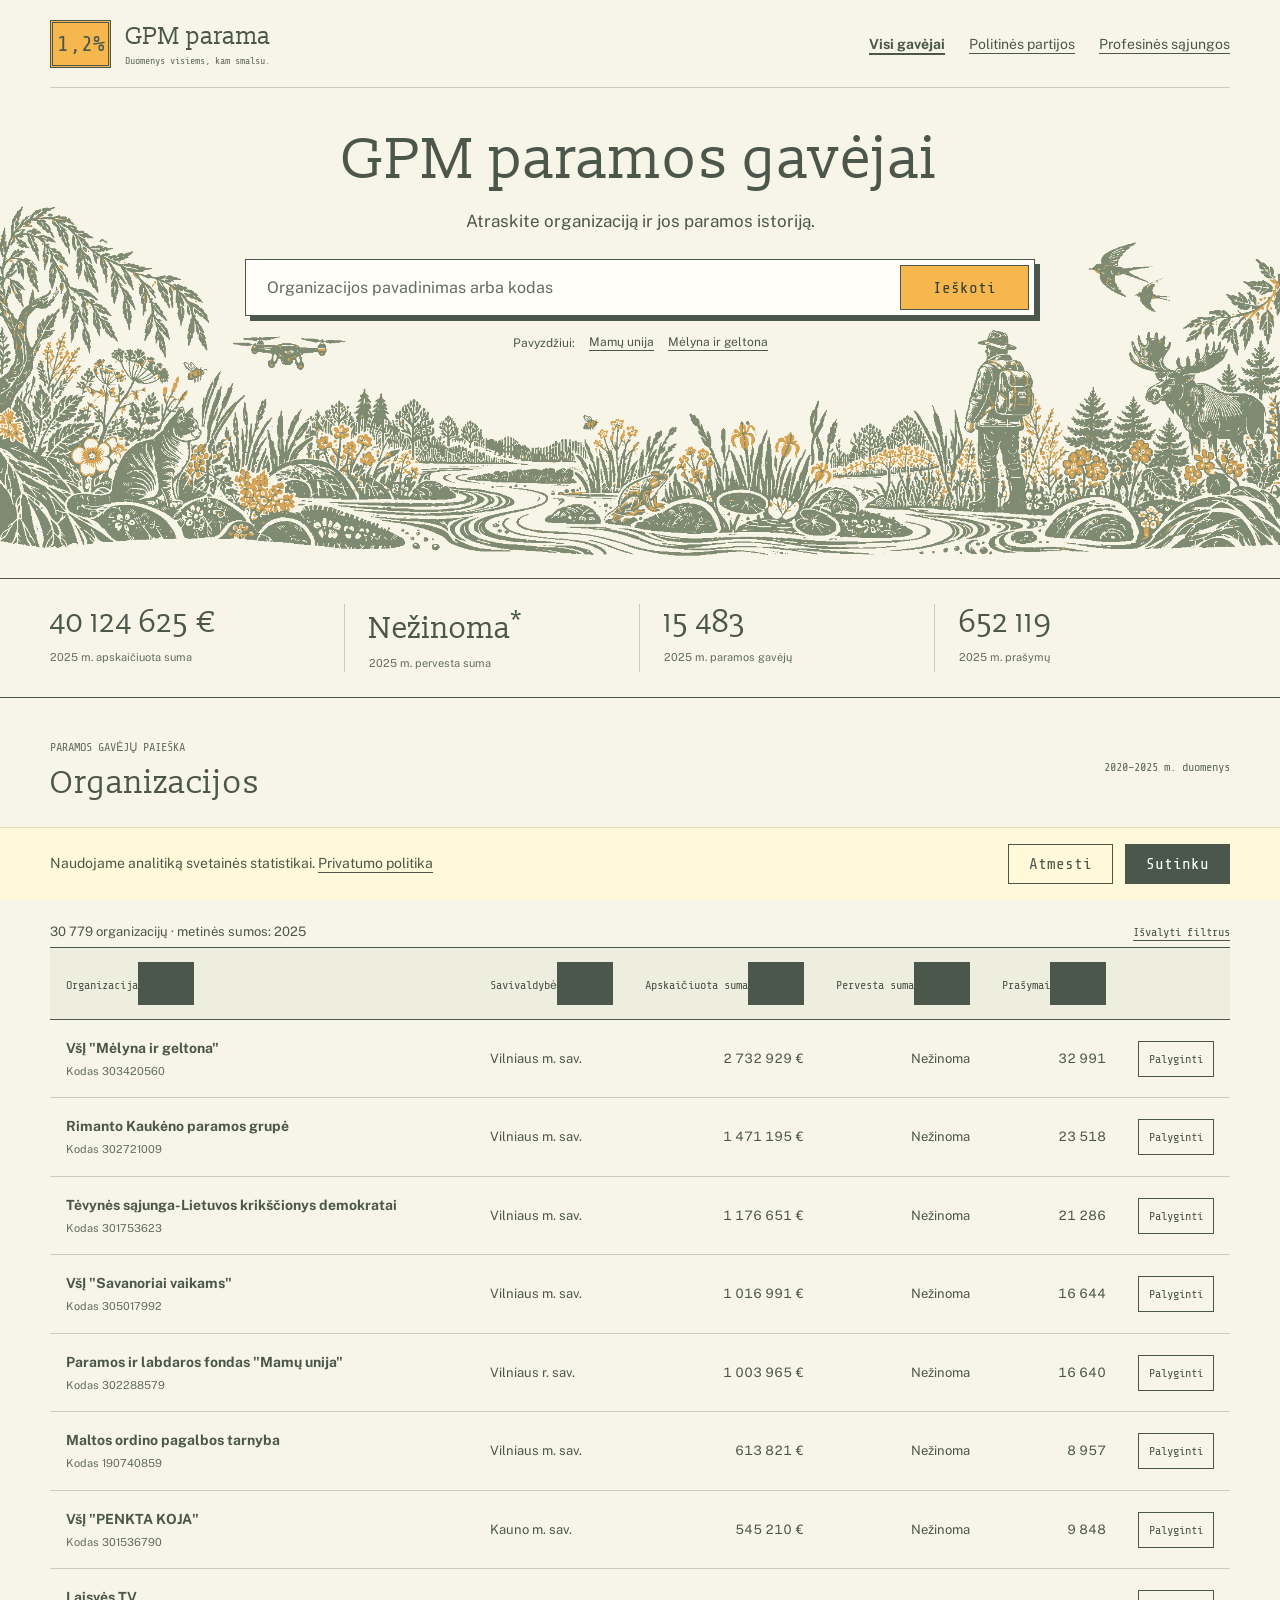
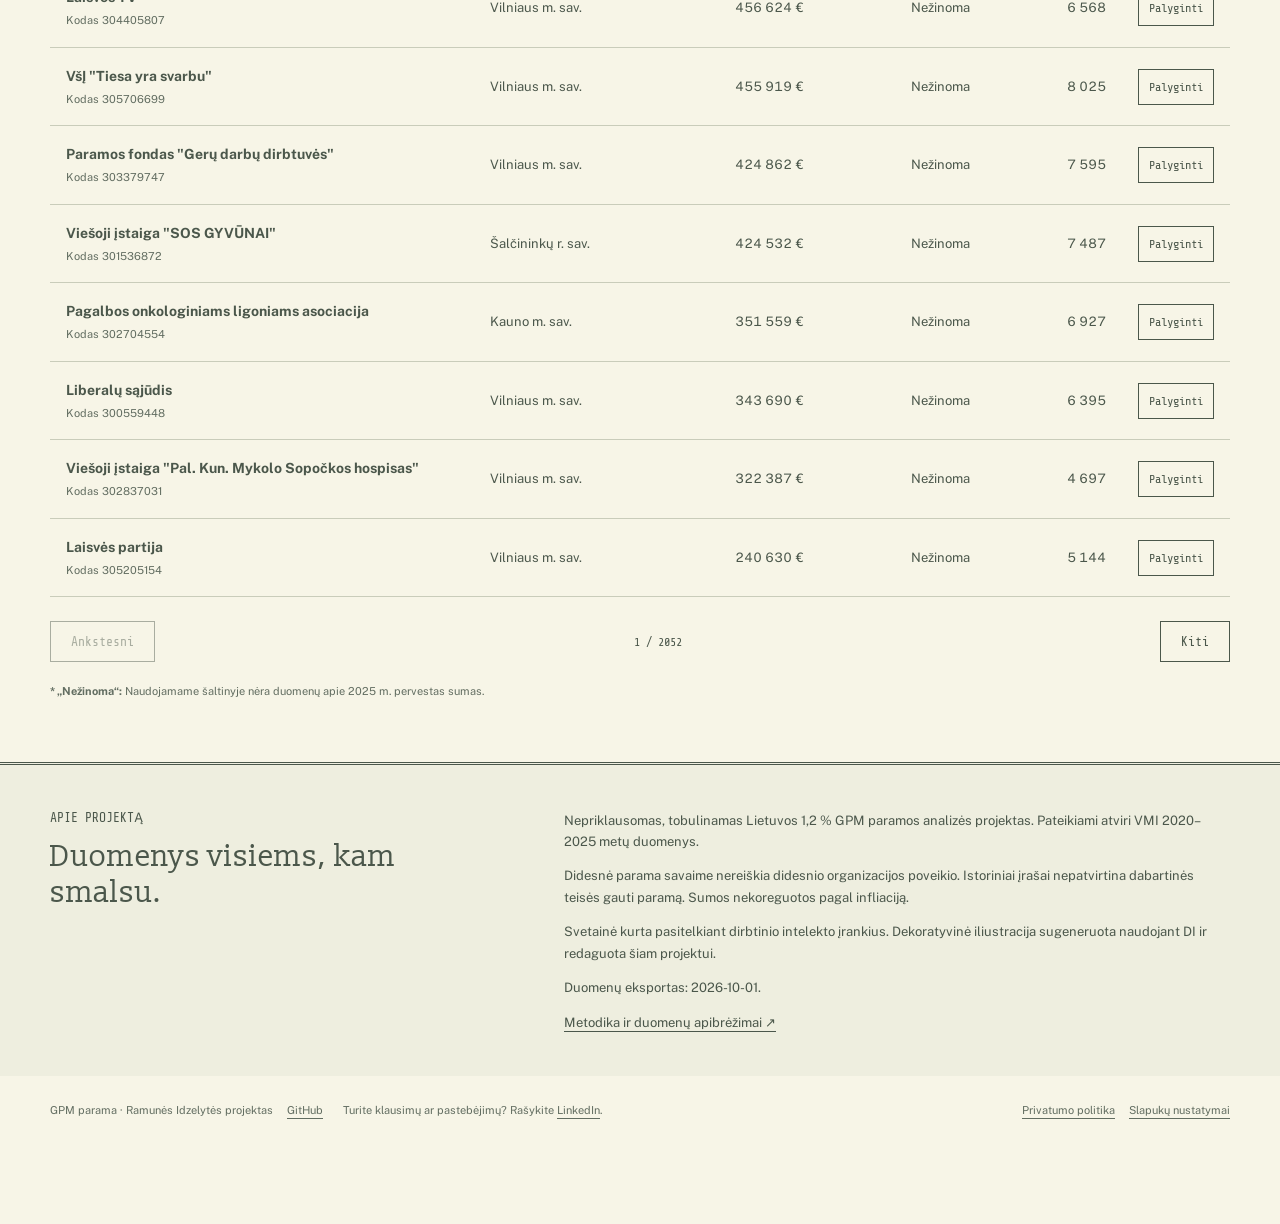
==== commit 367dda22: "Definitions upload" ====
--- a/index.html
+++ b/index.html
@@ -4,10 +4,10 @@
   <meta charset="utf-8"><meta name="viewport" content="width=device-width,initial-scale=1">
   <meta name="description" content="Lietuvos GPM paramos gavėjai: organizacijų paieška, 2020–2025 m. finansavimo istorija ir palyginimas.">
   <title>GPM parama · Organizacijų paieška</title>
-  <link rel="stylesheet" href="styles.css?v=amount-labels-1">
+  <link rel="stylesheet" href="styles.css?v=term-help-2">
   <link rel="preload" href="assets/fonts/publicsans/PublicSans-Regular.ttf" as="font" type="font/ttf" crossorigin>
   <link rel="preload" href="assets/fonts/slabo13px/Slabo13px-Regular.ttf" as="font" type="font/ttf" crossorigin>
-  <script defer src="vendor/chart.umd.js"></script><script defer src="app.js?v=amount-labels-1"></script>
+  <script defer src="vendor/chart.umd.js"></script><script defer src="terms.js?v=3"></script><script defer src="app.js?v=missing-note-1"></script>
 </head>
 <body>
 <a class="skip" href="#results">Pereiti prie rezultatų</a>
@@ -44,11 +44,10 @@
   </div>
   <div class="result-meta"><p id="result-count" role="status" aria-live="polite">Įkeliama…</p><button class="text-button" id="reset">Išvalyti filtrus</button></div>
   <div id="error" role="alert" hidden><p>Nepavyko įkelti duomenų. Patikrinkite ryšį ir bandykite dar kartą.</p><button id="retry">Bandyti dar kartą</button></div>
-  <div class="table-scroll"><table class="results-table"><thead><tr><th scope="col">Organizacija</th><th scope="col">Savivaldybė*</th><th scope="col" class="numeric">Apskaičiuota suma</th><th scope="col" class="numeric">Pervesta suma</th><th scope="col" class="numeric">Prašymai</th><th scope="col"><span class="sr-only">Palyginimas</span></th></tr></thead><tbody id="result-body"></tbody></table></div>
+  <div class="table-scroll"><table class="results-table"><thead><tr><th scope="col">Organizacija</th><th scope="col">Savivaldybė</th><th scope="col" class="numeric">Apskaičiuota suma</th><th scope="col" class="numeric">Pervesta suma</th><th scope="col" class="numeric">Prašymai</th><th scope="col"><span class="sr-only">Palyginimas</span></th></tr></thead><tbody id="result-body"></tbody></table></div>
   <div id="empty" class="empty" hidden><h3>Organizacijų nerasta</h3><p>Pabandykite kitą pavadinimą arba išvalykite filtrus.</p></div>
   <div class="pagination"><button id="previous" class="secondary" disabled>Ankstesni</button><span id="page-label"></span><button id="next" class="secondary" disabled>Kiti</button></div>
-  <p class="footnote">Apskaičiuota ir pervesta paramos suma gali skirtis, nes į pervestą sumą įtraukiami ir ankstesnių metų perskaičiavimai. Metai nurodomi pagal VMI duomenų lentelę, o ne pagal pinigų pervedimo datą. Naudojamame šaltinyje nėra duomenų apie 2025 m. pervestas sumas. „Nežinoma“ reiškia, kad duomenų nėra, o ne kad organizacija gavo 0 €.</p>
-  <p class="footnote">Savivaldybė* nurodoma pagal paskutinę žinomą organizacijos registracijos vietą, ne pagal rėmėjų gyvenamąją ar organizacijos veiklos vietą.</p>
+  <p class="footnote" id="transfer-note"><strong>* „Nežinoma“:</strong> Naudojamame šaltinyje nėra duomenų apie 2025 m. pervestas sumas.</p>
 </section>
 <section id="detail" class="detail-band" hidden tabindex="-1"><div class="wrap">
   <div class="section-heading"><div><p class="eyebrow" id="detail-kind">ORGANIZACIJOS ISTORIJA</p><h2 id="detail-title"></h2><p id="detail-subtitle"></p></div><button id="close-detail" class="secondary">Uždaryti</button></div>
@@ -58,7 +57,7 @@
   <p id="chart-error" hidden>Diagramos įkelti nepavyko. Duomenys pateikti lentelėje.</p>
   <div class="detail-actions"><h3>Metų duomenys</h3><button class="secondary" id="share">Kopijuoti nuorodą</button></div>
   <p id="share-status" role="status"></p>
-  <div class="table-scroll"><table id="history-table"><thead><tr><th>Organizacija</th><th>Šaltinio metai</th><th class="numeric">Apskaičiuota suma</th><th class="numeric">Pervesta suma</th><th class="numeric">Prašymai</th><th class="numeric">Apskaičiuota vienam prašymui</th></tr></thead><tbody></tbody></table></div>
+  <div class="table-scroll"><table id="history-table"><thead><tr><th>Organizacija</th><th>Metai</th><th class="numeric">Apskaičiuota suma</th><th class="numeric">Pervesta suma</th><th class="numeric">Prašymai</th><th class="numeric">Apskaičiuota vienam prašymui</th></tr></thead><tbody></tbody></table></div>
   <p class="footnote">Pervesta suma pateikiama kaip šaltinyje, įskaitant perskaičiavimus už ankstesnius metus. Tai nėra vien pasirinktų metų prašymams tenkanti suma. Apskaičiuotai sumai taikoma projekto korekcija: teigiama suma su 0 prašymų pakeičiama į 0. Pervestai sumai ši korekcija netaikoma.</p>
   <p class="footnote">„Nėra įrašo“ nėra nulinė parama. Vidurkis vienam prašymui nėra atskiro prašymo suma. Prašymų skaičius nebūtinai sutampa su žmonių skaičiumi.</p>
 </div></section>
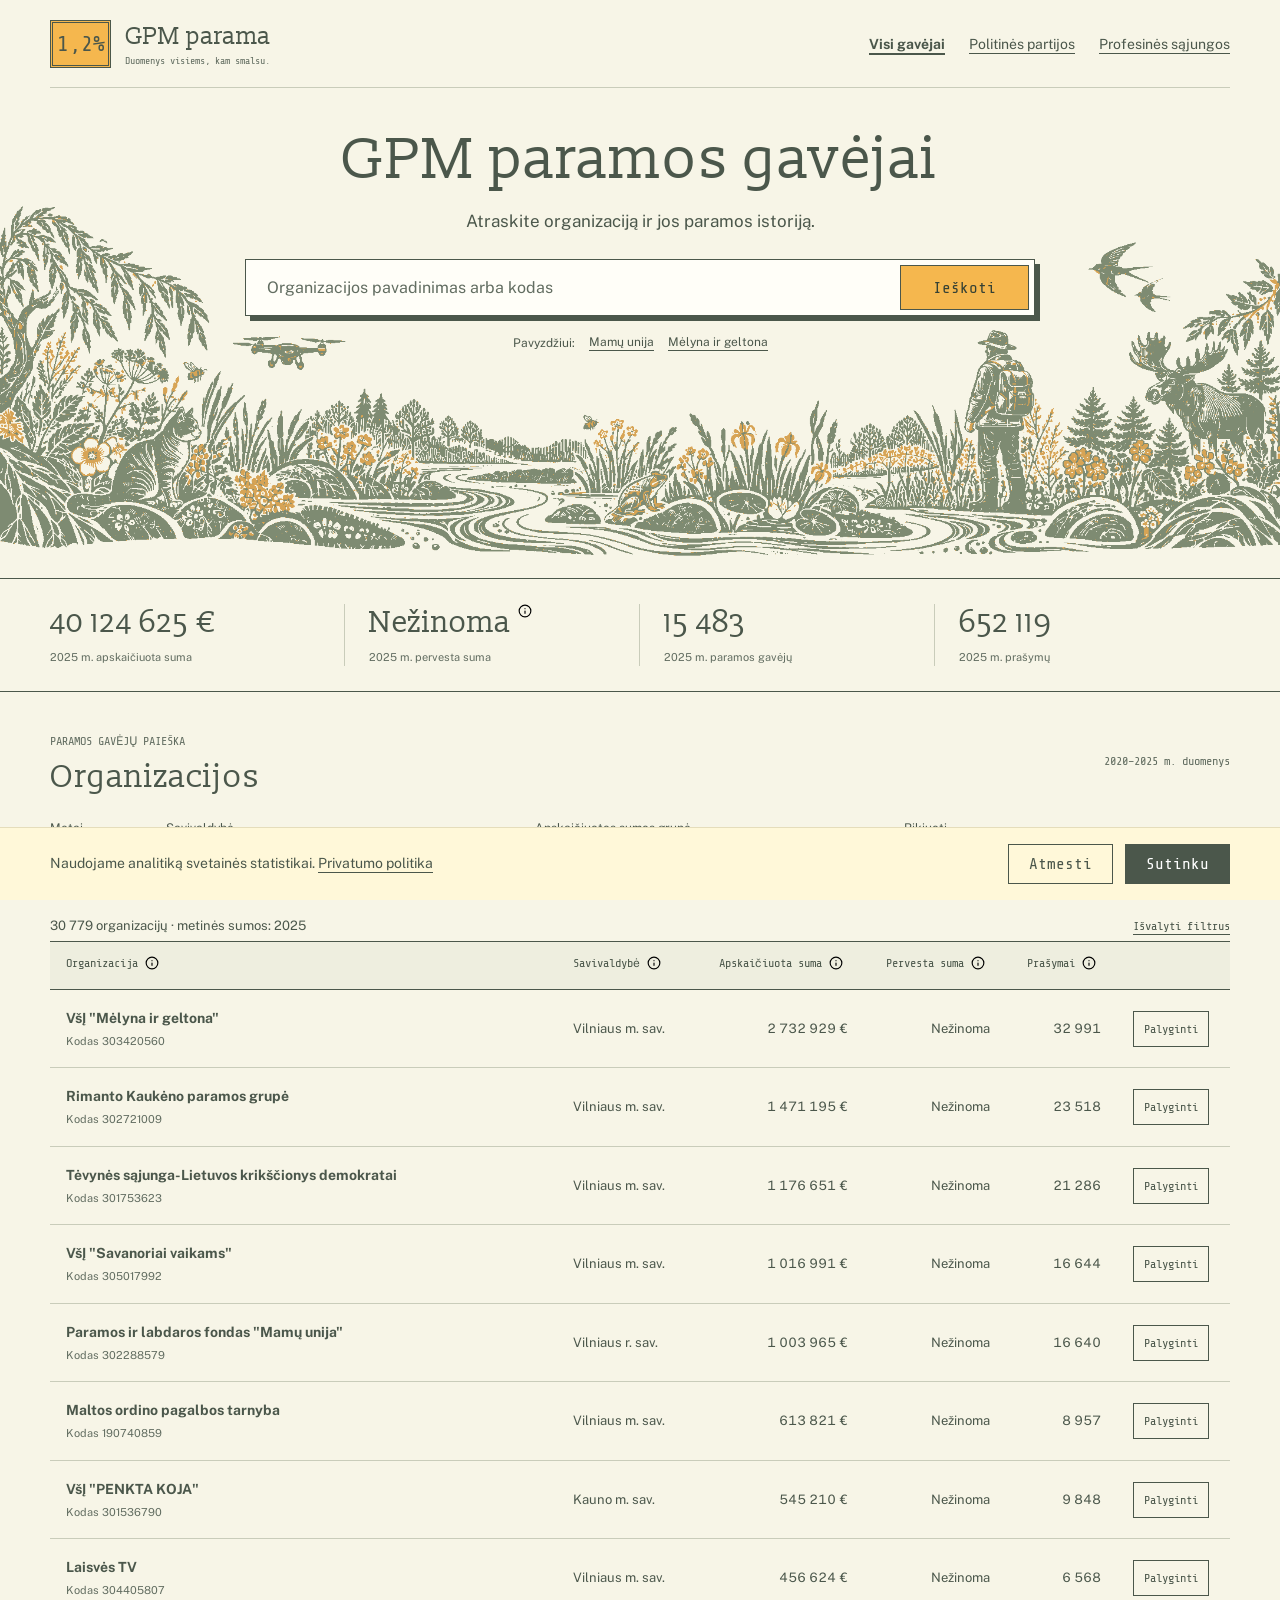
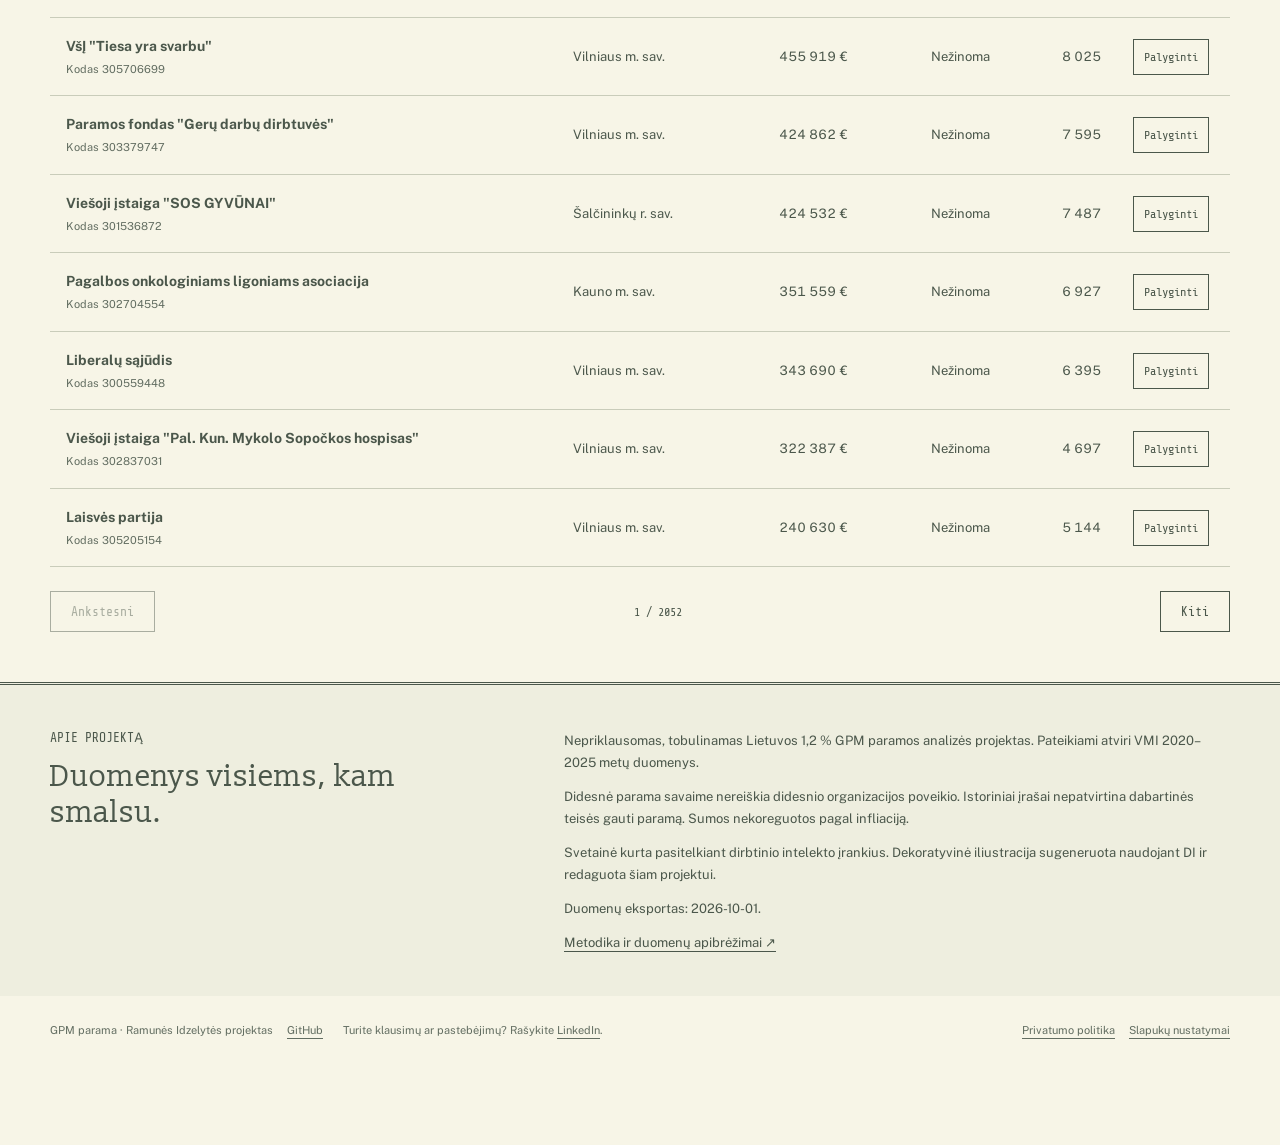
==== commit e6630952: "Add files via upload" ====
--- a/index.html
+++ b/index.html
@@ -7,7 +7,7 @@
   <link rel="stylesheet" href="styles.css?v=term-help-2">
   <link rel="preload" href="assets/fonts/publicsans/PublicSans-Regular.ttf" as="font" type="font/ttf" crossorigin>
   <link rel="preload" href="assets/fonts/slabo13px/Slabo13px-Regular.ttf" as="font" type="font/ttf" crossorigin>
-  <script defer src="vendor/chart.umd.js"></script><script defer src="terms.js?v=3"></script><script defer src="app.js?v=missing-note-1"></script>
+  <script defer src="vendor/chart.umd.js"></script><script defer src="terms.js?v=4"></script><script defer src="app.js?v=unknown-help-1"></script>
 </head>
 <body>
 <a class="skip" href="#results">Pereiti prie rezultatų</a>
@@ -47,7 +47,6 @@
   <div class="table-scroll"><table class="results-table"><thead><tr><th scope="col">Organizacija</th><th scope="col">Savivaldybė</th><th scope="col" class="numeric">Apskaičiuota suma</th><th scope="col" class="numeric">Pervesta suma</th><th scope="col" class="numeric">Prašymai</th><th scope="col"><span class="sr-only">Palyginimas</span></th></tr></thead><tbody id="result-body"></tbody></table></div>
   <div id="empty" class="empty" hidden><h3>Organizacijų nerasta</h3><p>Pabandykite kitą pavadinimą arba išvalykite filtrus.</p></div>
   <div class="pagination"><button id="previous" class="secondary" disabled>Ankstesni</button><span id="page-label"></span><button id="next" class="secondary" disabled>Kiti</button></div>
-  <p class="footnote" id="transfer-note"><strong>* „Nežinoma“:</strong> Naudojamame šaltinyje nėra duomenų apie 2025 m. pervestas sumas.</p>
 </section>
 <section id="detail" class="detail-band" hidden tabindex="-1"><div class="wrap">
   <div class="section-heading"><div><p class="eyebrow" id="detail-kind">ORGANIZACIJOS ISTORIJA</p><h2 id="detail-title"></h2><p id="detail-subtitle"></p></div><button id="close-detail" class="secondary">Uždaryti</button></div>
--- a/styles.css
+++ b/styles.css
@@ -82,6 +82,11 @@
 .text-button:hover{background:transparent;color:var(--focus)}
 .result-meta button{font-size:12px}
 .table-scroll{overflow-x:auto;position:relative}
+.term-label{display:inline-flex;align-items:flex-start;gap:2px}
+.term-help{display:inline-flex;align-items:center;justify-content:center;flex:0 0 24px;width:24px;height:24px;margin-top:-5px;padding:5px;border:0;background:transparent;color:var(--ink);vertical-align:super}
+.term-help:hover,.term-help[aria-expanded=true]{background:var(--gold)}
+.term-help img{display:block;width:14px;height:14px}
+.term-tooltip{position:fixed;z-index:200;width:300px;max-width:calc(100vw - 24px);max-height:calc(100dvh - 24px);overflow-y:auto;padding:12px 14px;border:1px solid var(--ink);background:var(--white);color:var(--ink);box-shadow:3px 3px 0 var(--line);font:13px/1.55 "Public Sans",Arial,sans-serif;white-space:normal;overflow-wrap:anywhere;text-align:left}
 table{border-collapse:collapse;width:100%;font-size:13px;text-align:left}
 th{background:var(--wash);border-block:1px solid var(--ink);font:12px var(--mono);padding:14px 16px;white-space:nowrap}
 td{border-bottom:1px solid var(--line);padding:18px 16px;line-height:1.5}
@@ -168,9 +173,10 @@
   .results-table td{display:block;border:0;padding:0;text-align:left;min-width:0}
   .results-table td:first-child{grid-column:1/-1;overflow-wrap:anywhere}
   .results-table td:nth-child(2){grid-column:1/-1;color:var(--muted);font-size:11px}
-  .results-table td:nth-child(3)::before{content:'Apskaičiuota suma';display:block;font:11px var(--mono);margin-bottom:4px}
-  .results-table td:nth-child(4)::before{content:'Pervesta suma';display:block;font:11px var(--mono);margin-bottom:4px}
-  .results-table td:nth-child(5)::before{content:'Prašymai';display:block;font:11px var(--mono);margin-bottom:4px}
+  .results-table thead .term-help{display:none}
+  .results-table td:nth-child(3)::before{content:'Apskaičiuota suma';display:block;font:11px var(--mono);margin-bottom:4px;white-space:normal}
+  .results-table td:nth-child(4)::before{content:'Pervesta suma';display:block;font:11px var(--mono);margin-bottom:4px;white-space:normal}
+  .results-table td:nth-child(5)::before{content:'Prašymai';display:block;font:11px var(--mono);margin-bottom:4px;white-space:normal}
   .results-table td:last-child{grid-column:1/-1}
   .results-table .numeric{font-size:12px}
   .organization-link{font-size:14px}
